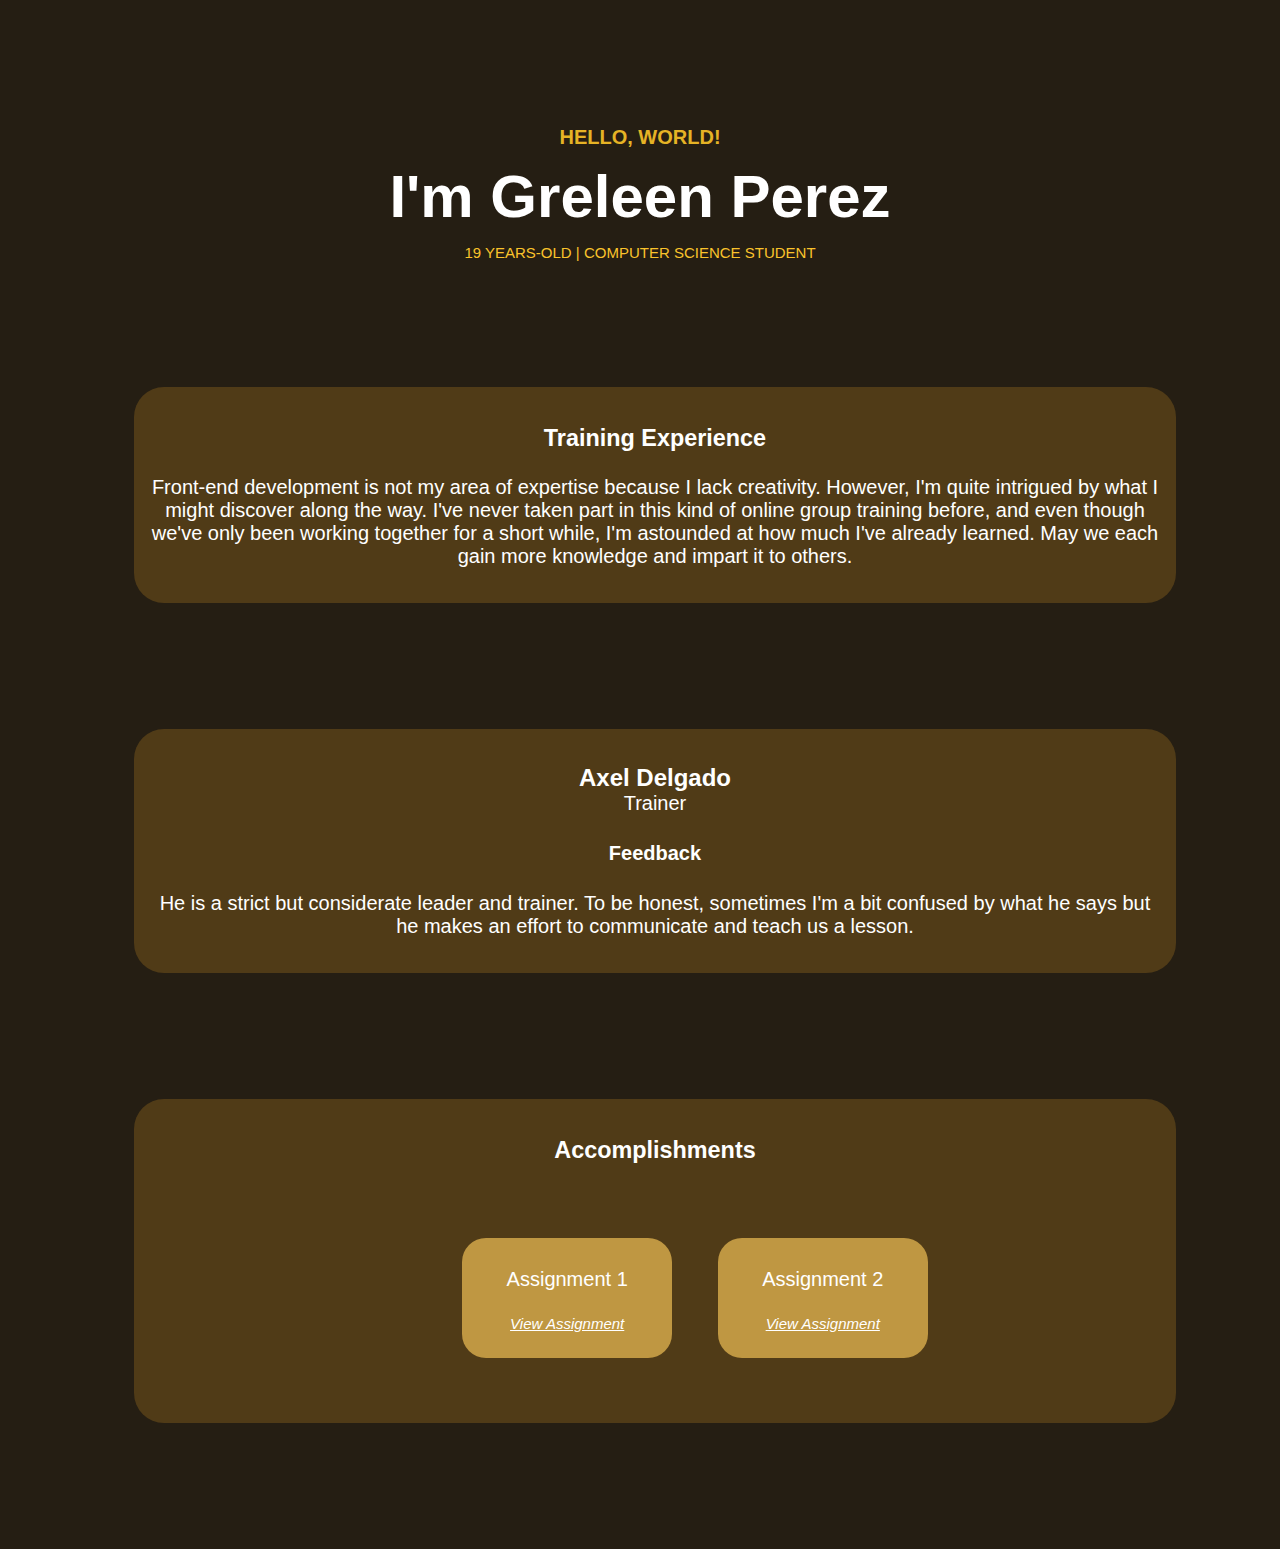
==== index.html @ fd8b9668 "Add files via upload" ====
<!DOCTYPE html>
<html lang="en">
<head>
    <meta charset="UTF-8">
    <meta name="viewport" content="width=device-width, initial-scale=1.0">
    <title>Icreatech training progress</title>
    <link rel="stylesheet" href="style.css">
</head>
<body>
    <div class="MainCon">
        <div class="conA">
            <div class="conA1">
                <div class="hello">HELLO, WORLD!</div>
                <div class="name">I'm Greleen Perez</div>
                <div class="detail">19 YEARS-OLD | COMPUTER SCIENCE STUDENT</div>
            </div>
            <div class="conA2">
                <h3>Training Experience</h3>
                <p>Front-end development is not my area of expertise because 
                    I lack creativity. However, I'm quite intrigued by what 
                    I might discover along the way. I've never taken part in 
                    this kind of online group training before, and even though 
                    we've only been working together for a short while, I'm 
                    astounded at how much I've already learned. May we each gain 
                    more knowledge and impart it to others.
                </p>
            </div>
        </div>
        <div class="conB">
            <div>
                <div class="lead">Axel Delgado</div>
                <div class="trainer">Trainer</div>
            </div>
            <div>
                <h4>Feedback</h4>
                <p>He is a strict but considerate leader and trainer. 
                    To be honest, sometimes I'm a bit confused by what 
                    he says but he makes an effort to communicate and 
                    teach us a lesson.</p>
            </div>
        </div>
        <div class="conC">
            <h3>Accomplishments</h3>
            <nav>
                <ul>
                    <li>
                        <p>Assignment 1</p>
                        <a href="./Assignment 1/index.html">View Assignment</a>
                    </li>
                    <li>
                        <p>Assignment 2</p>
                        <a href="./Assignment 2/index.html">View Assignment</a>
                    </li>
                </ul>
            </nav>
        </div>
    </div>
</body>
</html>
---- style.css ----
body {
    color: white;
    background-color: rgb(37, 30, 19);
    font-size: 20px;
    font-family: 'Lucida Sans', 'Lucida Sans Regular', 'Lucida Grande', 'Lucida Sans Unicode', Geneva, Verdana, sans-serif;
}

.conA1 {
    text-align: center;
    margin-top: 10%;
}

.hello {
    color: #E6B325;
    font-size: 20px;
    font-weight: bold;
    font-family:Arial, Helvetica, sans-serif;
}

.name {
    font-size: 60px;
    font-weight:900;
    margin-top: 1%;
}  

.detail {
    font-size: 15px;
    margin-top: 1%;
    font-family: Arial, Helvetica, sans-serif;
    color: #fac32b;
}

.conA2 {
    text-align: center;
    margin-top: 5%;
    width: 80%;
    margin: 10%;
    background-color: #503b17;
    padding: 15px 15px;
    border-radius: 30px;
}

.conB, .conC{
    text-align: center;
    width: 80%;
    margin: 10%;
    background-color: #503b17;
    padding: 15px 15px;
    border-radius: 30px;
}

.lead {
    font-weight: bold;
    font-size: 24px;
    margin-top: 2%;
}

nav {
    display: flex;
    width: 84%;
    margin-top: auto;
    margin-left: 25%;
    padding: 20px 0;
    align-items: center;
    justify-content: space-between;
    text-align: center;
}

nav ul li{
    display: inline-block;
    list-style: none;
    margin: 10px 20px;
    height: 100px;
    width: 190px;
    padding: 10px;
    background: #BF9742;;
    border-radius: 24px;
}

nav ul li a{
    text-decoration:underline;
    font-style: italic;
    color: #fff;
    font-size: 15px;

}
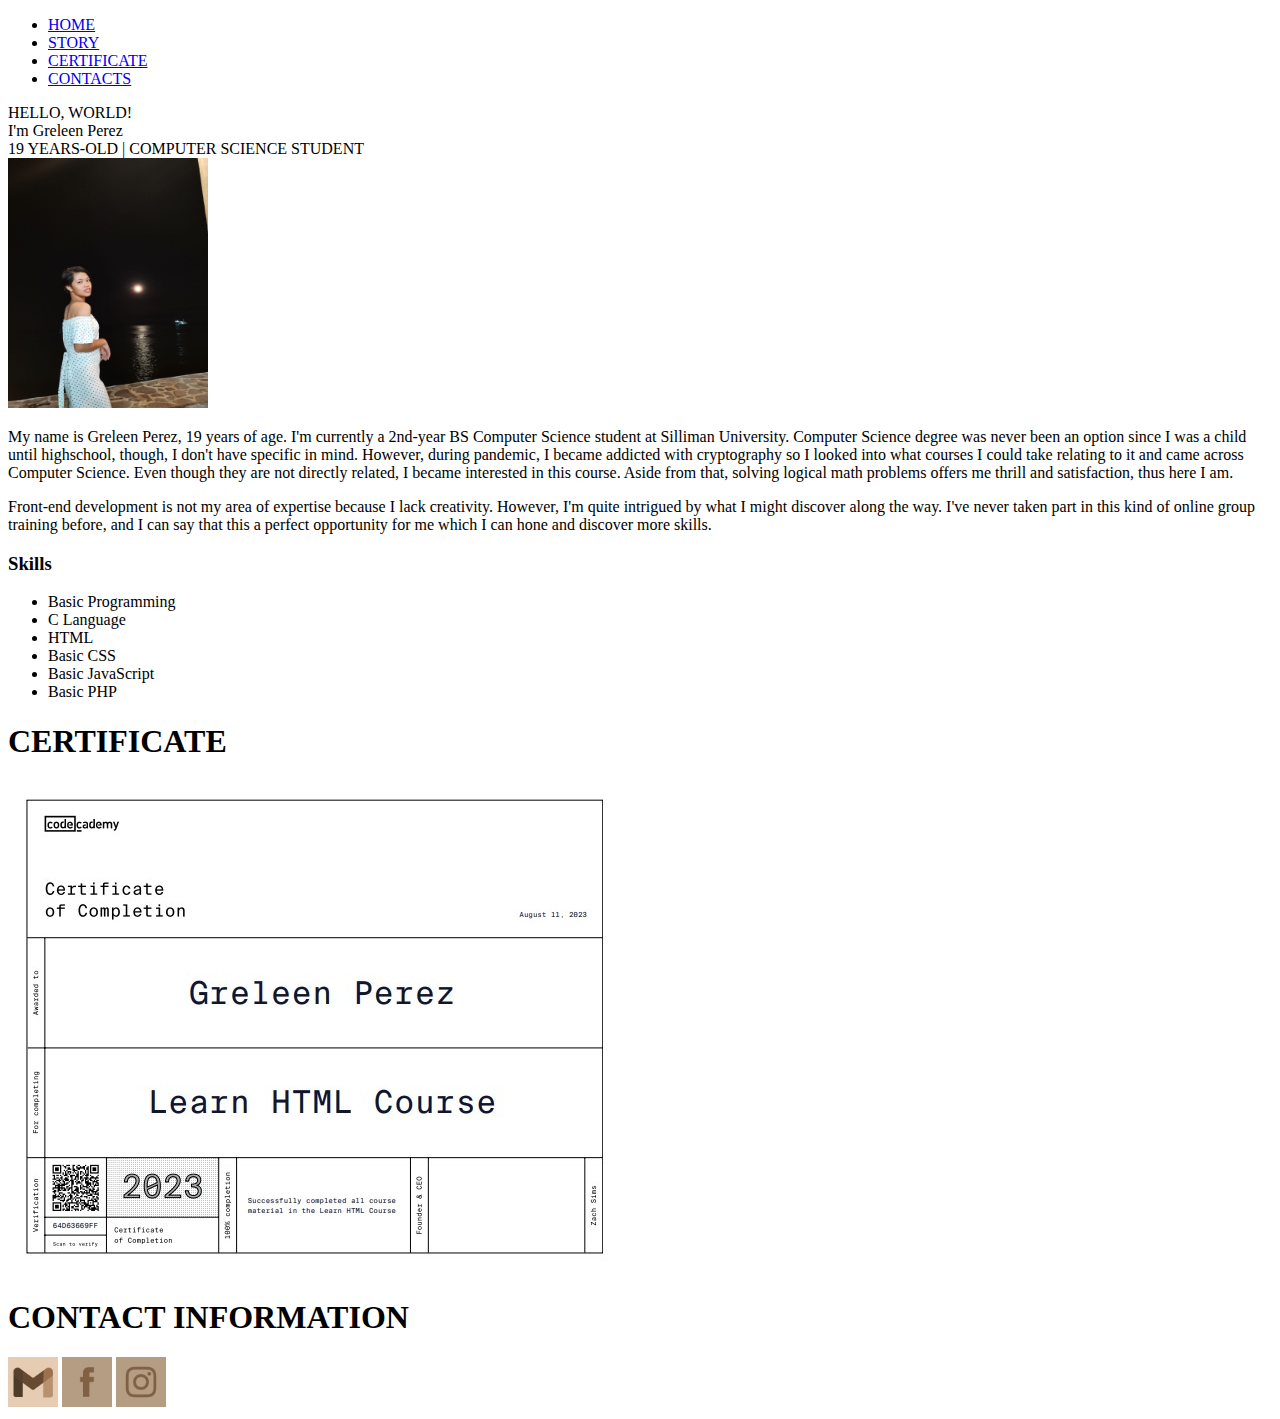
==== commit 13a0a75a: "Add files via upload" ====
--- a/index.html
+++ b/index.html
@@ -3,57 +3,70 @@
 <head>
     <meta charset="UTF-8">
     <meta name="viewport" content="width=device-width, initial-scale=1.0">
-    <title>Icreatech training progress</title>
-    <link rel="stylesheet" href="style.css">
+    <title>Personal Portfolio</title>
+    <!--<link rel="stylesheet" href="style.css">-->
 </head>
 <body>
-    <div class="MainCon">
-        <div class="conA">
-            <div class="conA1">
+    <nav>
+        <ul>
+            <li><a href="#home">HOME</a>
+            <li><a href="#story">STORY</a>
+            <li><a href="#certificate">CERTIFICATE</a></li>
+            <li><a href="#contacts">CONTACTS</a></li>
+        </ul>
+    </nav>
+    <div class="MAINCON">
+        <section id="home">
+            <div class="name">
                 <div class="hello">HELLO, WORLD!</div>
                 <div class="name">I'm Greleen Perez</div>
                 <div class="detail">19 YEARS-OLD | COMPUTER SCIENCE STUDENT</div>
             </div>
-            <div class="conA2">
-                <h3>Training Experience</h3>
-                <p>Front-end development is not my area of expertise because 
-                    I lack creativity. However, I'm quite intrigued by what 
-                    I might discover along the way. I've never taken part in 
-                    this kind of online group training before, and even though 
-                    we've only been working together for a short while, I'm 
-                    astounded at how much I've already learned. May we each gain 
-                    more knowledge and impart it to others.
+            <div class="picture">
+                <img src="gre.jpg" alt="Greleen Perez" width="200px" height="250px">
+            </div>
+        </section>
+
+        <section id="story">
+            <div class="story">
+                <p>My name is Greleen Perez, 19 years of age. I'm currently a 2nd-year BS Computer Science student at Silliman University.
+                    Computer Science degree was never been an option since I was a child until highschool, though, I don't have specific in mind. 
+                    However, during pandemic, I became addicted with cryptography so I looked into what courses I could take relating to it 
+                    and came across Computer Science. Even though they are not directly related, I became interested in this course. Aside from that, 
+                    solving logical math problems offers me thrill and satisfaction, thus here I am.
+                </p>
+                <p>Front-end development is not my area of expertise because I lack creativity. However, I'm quite intrigued by what I might discover 
+                    along the way. I've never taken part in this kind of online group training before, and I can say that this a perfect opportunity 
+                    for me which I can hone and discover more skills. 
                 </p>
             </div>
+            <div class="skills">
+                <h3>Skills</h3>
+                <ul>
+                    <li>Basic Programming</li>
+                    <li>C Language</li>
+                    <li>HTML</li>
+                    <li>Basic CSS</li>
+                    <li>Basic JavaScript</li>
+                    <li>Basic PHP</li>
+                </ul>
+            </div>
+        </section>
+
+        <section id="certificate">
+            <h1>CERTIFICATE</h1>
+            <img src="certificate.jpg" alt="Cert">
+            
+        </section>
+    </div>
+
+    <footer id="contacts">
+        <div class="contact">
+            <h1>CONTACT INFORMATION</h1>
+            <a href="mailto:greleenperez08@gmail.com" target="_blank"><img src="email.jpg" alt="GMAIL" width="50px" height="50px"></a>
+            <a href="https://www.facebook.com/greneyyy/" target="_blank"><img src="fb.jpg" alt="FB" width="50px" height="50px"></a>
+            <a href="https://www.instagram.com/zchnylerq/" target="_blank"><img src="ig.jpg" alt="IG" width="50px" height="50px"></a>
         </div>
-        <div class="conB">
-            <div>
-                <div class="lead">Axel Delgado</div>
-                <div class="trainer">Trainer</div>
-            </div>
-            <div>
-                <h4>Feedback</h4>
-                <p>He is a strict but considerate leader and trainer. 
-                    To be honest, sometimes I'm a bit confused by what 
-                    he says but he makes an effort to communicate and 
-                    teach us a lesson.</p>
-            </div>
-        </div>
-        <div class="conC">
-            <h3>Accomplishments</h3>
-            <nav>
-                <ul>
-                    <li>
-                        <p>Assignment 1</p>
-                        <a href="./Assignment 1/index.html">View Assignment</a>
-                    </li>
-                    <li>
-                        <p>Assignment 2</p>
-                        <a href="./Assignment 2/index.html">View Assignment</a>
-                    </li>
-                </ul>
-            </nav>
-        </div>
-    </div>
+    </footer>
 </body>
 </html>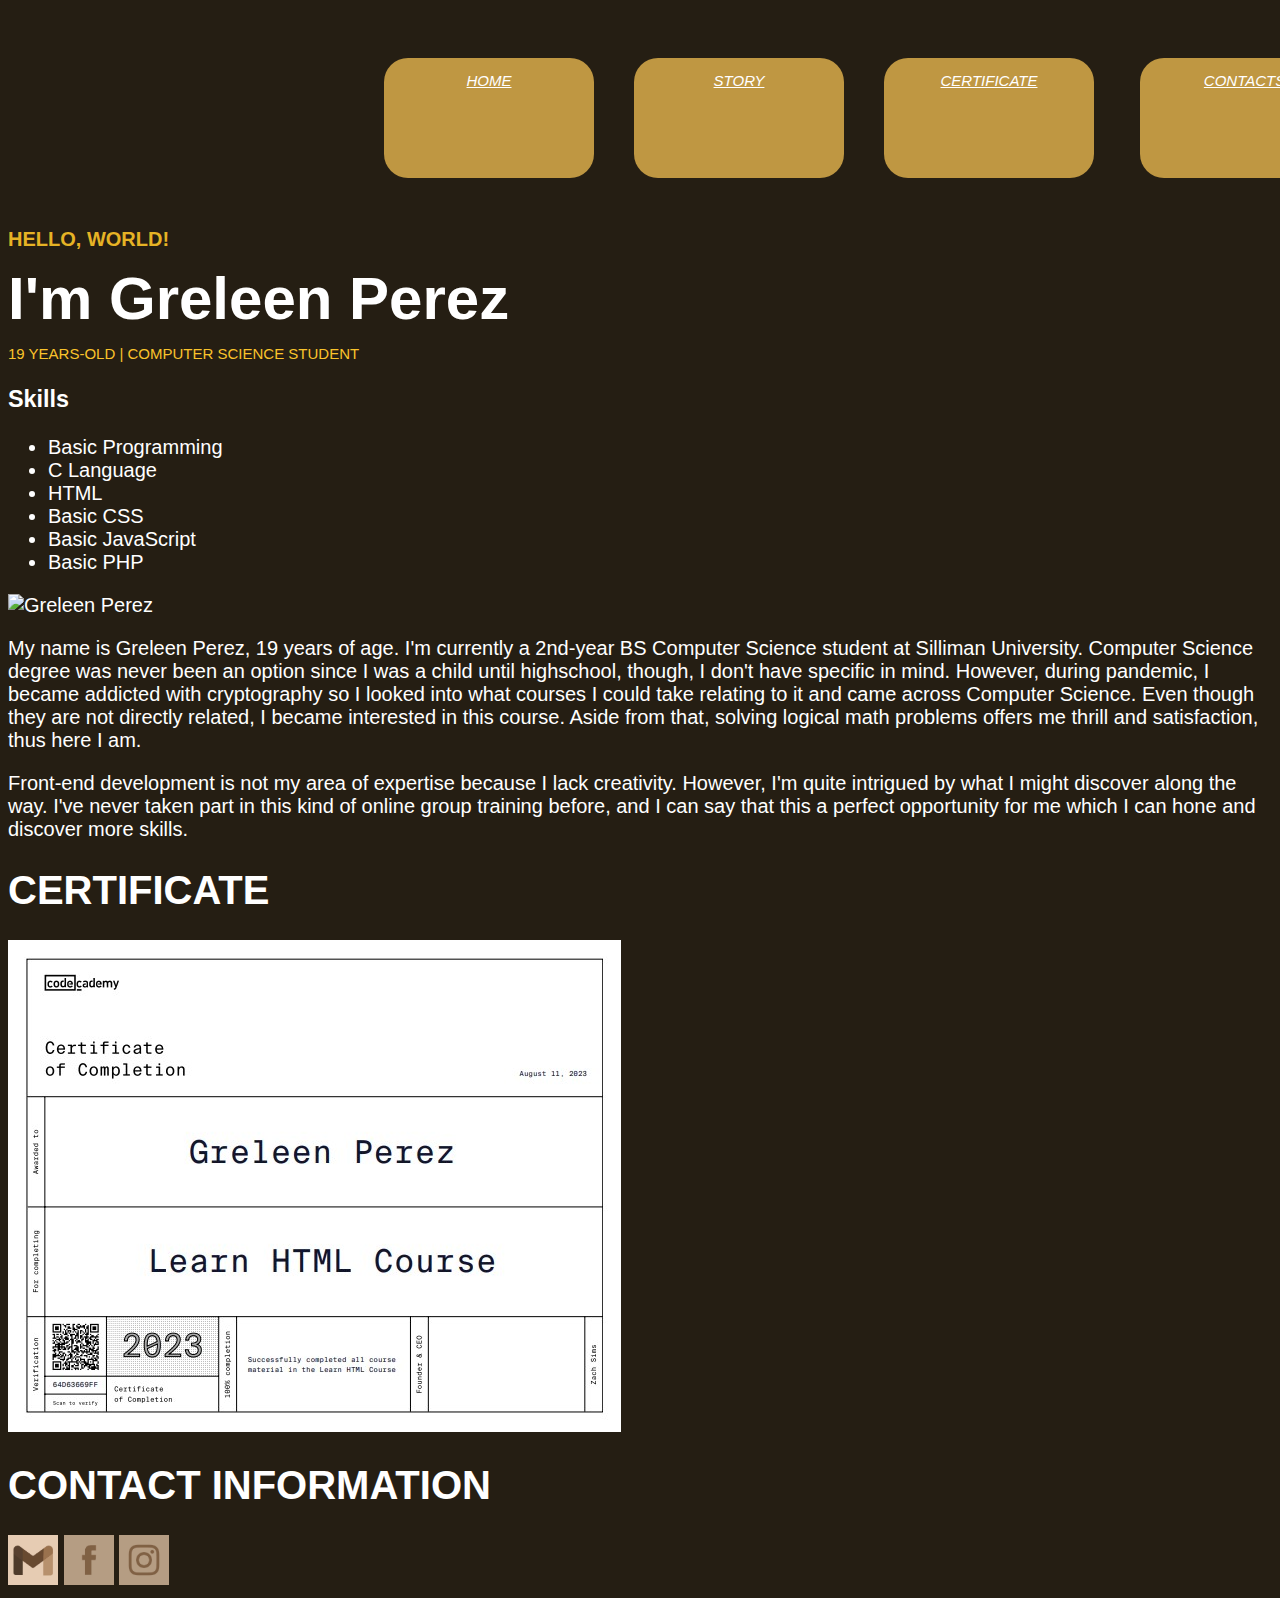
==== commit c3770214: "index.html" ====
--- a/index.html
+++ b/index.html
@@ -4,7 +4,7 @@
     <meta charset="UTF-8">
     <meta name="viewport" content="width=device-width, initial-scale=1.0">
     <title>Personal Portfolio</title>
-    <!--<link rel="stylesheet" href="style.css">-->
+    <link rel="stylesheet" href="style.css">
 </head>
 <body>
     <nav>
@@ -17,17 +17,28 @@
     </nav>
     <div class="MAINCON">
         <section id="home">
-            <div class="name">
+            <div class="info">
                 <div class="hello">HELLO, WORLD!</div>
                 <div class="name">I'm Greleen Perez</div>
                 <div class="detail">19 YEARS-OLD | COMPUTER SCIENCE STUDENT</div>
             </div>
-            <div class="picture">
-                <img src="gre.jpg" alt="Greleen Perez" width="200px" height="250px">
+            <div class="skills">
+                <h3>Skills</h3>
+                <ul>
+                    <li>Basic Programming</li>
+                    <li>C Language</li>
+                    <li>HTML</li>
+                    <li>Basic CSS</li>
+                    <li>Basic JavaScript</li>
+                    <li>Basic PHP</li>
+                </ul>
             </div>
         </section>
 
-        <section id="story">
+        <section id="storySec">
+            <div class="picture">
+                <img src="greleen.jpg" alt="Greleen Perez" width="200px" height="250px">
+            </div>
             <div class="story">
                 <p>My name is Greleen Perez, 19 years of age. I'm currently a 2nd-year BS Computer Science student at Silliman University.
                     Computer Science degree was never been an option since I was a child until highschool, though, I don't have specific in mind. 
@@ -39,17 +50,6 @@
                     along the way. I've never taken part in this kind of online group training before, and I can say that this a perfect opportunity 
                     for me which I can hone and discover more skills. 
                 </p>
-            </div>
-            <div class="skills">
-                <h3>Skills</h3>
-                <ul>
-                    <li>Basic Programming</li>
-                    <li>C Language</li>
-                    <li>HTML</li>
-                    <li>Basic CSS</li>
-                    <li>Basic JavaScript</li>
-                    <li>Basic PHP</li>
-                </ul>
             </div>
         </section>
 
@@ -69,4 +69,4 @@
         </div>
     </footer>
 </body>
-</html>+</html>
